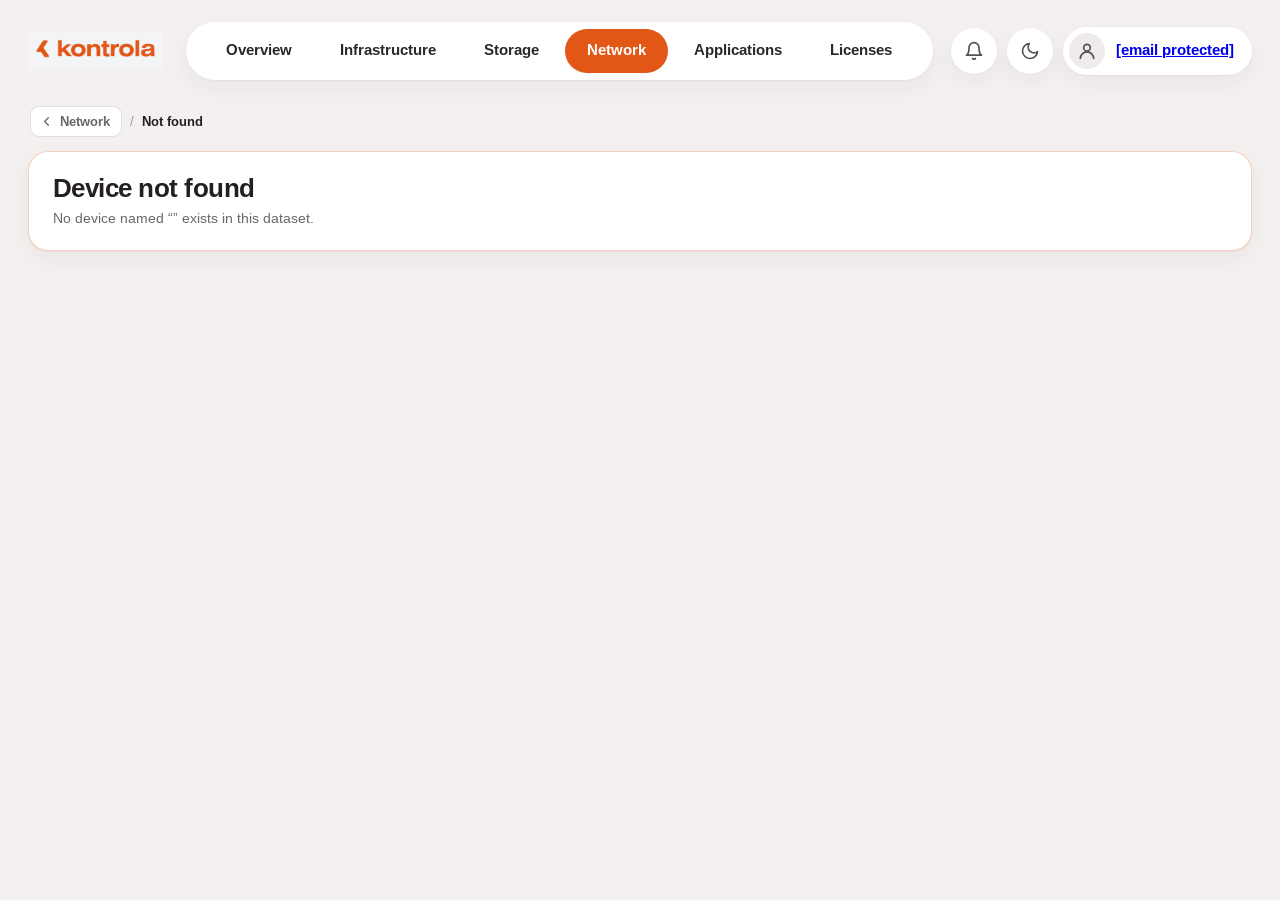
==== device.html @ 10ea06a6 "Add files via upload" ====
<!DOCTYPE html>
<html lang="en" data-theme="light">
<head>
  <meta charset="UTF-8">
  <meta name="viewport" content="width=device-width, initial-scale=1.0">
  <title>Kontrola · Device</title>
  <link rel="preconnect" href="https://fonts.googleapis.com">
  <link rel="preconnect" href="https://fonts.gstatic.com" crossorigin>
  <link href="https://fonts.googleapis.com/css2?family=Arimo:wght@400;500;600;700&display=swap" rel="stylesheet">
  <link rel="stylesheet" href="styles.css">
</head>
<body>
  <div class="wrap">

    <!-- ===================== TOP BAR ===================== -->
    <header class="topbar">
      <div class="navrow">
        <a class="logo" href="Infrastructure.html" title="Back to Infrastructure">
          <img src="assets/kontrola-logo.png" alt="kontrola" class="logo-img">
        </a>

        <nav class="nav">
          <a href="Infrastructure.html" data-page="overview">Overview</a>
          <a href="Infrastructure.html" data-page="infrastructure">Infrastructure</a>
          <a href="Infrastructure.html" data-page="storage">Storage</a>
          <a href="Infrastructure.html" class="active" data-page="network">Network</a>
          <a href="Infrastructure.html" data-page="applications">Applications</a>
          <a href="Infrastructure.html" data-page="licenses">Licenses</a>
        </nav>

        <div class="nav-actions">
          <button class="icon-btn" title="Notifications" aria-label="Notifications">
            <svg viewBox="0 0 24 24" fill="none" stroke="currentColor" stroke-width="2" stroke-linecap="round" stroke-linejoin="round"><path d="M18 8a6 6 0 0 0-12 0c0 7-3 9-3 9h18s-3-2-3-9"/><path d="M13.7 21a2 2 0 0 1-3.4 0"/></svg>
          </button>
          <button class="icon-btn" id="theme-toggle" title="Toggle theme" aria-label="Toggle theme">
            <svg id="theme-ic" viewBox="0 0 24 24" fill="none" stroke="currentColor" stroke-width="2" stroke-linecap="round" stroke-linejoin="round"><path d="M21 12.8A9 9 0 1 1 11.2 3a7 7 0 0 0 9.8 9.8z"/></svg>
          </button>
          <div class="user-pill">
            <span class="avatar">
              <svg width="20" height="20" viewBox="0 0 24 24" fill="none" stroke="currentColor" stroke-width="2" stroke-linecap="round" stroke-linejoin="round"><circle cx="12" cy="8" r="4"/><path d="M4 21a8 8 0 0 1 16 0"/></svg>
            </span>
            <span><a href="/cdn-cgi/l/email-protection" class="__cf_email__" data-cfemail="4035332532003432293334252b6e2924">[email&#160;protected]</a></span>
          </div>
        </div>
      </div>
    </header>

    <!-- ===================== BREADCRUMB ===================== -->
    <nav class="crumb" aria-label="Breadcrumb">
      <a href="index.html">
        <svg viewBox="0 0 24 24" fill="none" stroke="currentColor" stroke-width="2" stroke-linecap="round" stroke-linejoin="round"><path d="M15 18l-6-6 6-6"/></svg>
        Network
      </a>
      <span class="sep">/</span>
      <span class="cur" id="crumb-name">Device</span>
    </nav>

    <!-- ===================== HERO ===================== -->
    <section class="card dev-hero" id="hero"></section>

    <!-- ===================== INTERFACES METRIC TABLE ===================== -->
    <section class="card tablecard iftable">
      <div class="tablehead">
        <div>
          <h2>Interfaces</h2>
          <p id="if-count">Interfaces on this device</p>
        </div>
        <div class="tools">
          <div class="search">
            <svg viewBox="0 0 24 24" fill="none" stroke="currentColor" stroke-width="2" stroke-linecap="round" stroke-linejoin="round"><circle cx="11" cy="11" r="7"/><path d="m21 21-4.3-4.3"/></svg>
            <input type="text" id="if-search" placeholder="Search interfaces…" autocomplete="off">
          </div>
        </div>
      </div>
      <div class="table-scroll">
        <table>
          <thead id="if-thead"></thead>
          <tbody id="if-tbody"></tbody>
        </table>
      </div>
    </section>

    <!-- ===================== TRAFFIC ===================== -->
    <section class="card chartcard" id="traffic-card">
      <div class="mt-head">
        <div>
          <h2 class="tr-h2">Traffic<span class="metric-info" tabindex="0" role="button" aria-label="About Traffic"><svg viewBox="0 0 24 24" fill="none" stroke="currentColor" stroke-width="2" stroke-linecap="round" stroke-linejoin="round"><circle cx="12" cy="12" r="9"/><path d="M12 11v5"/><circle cx="12" cy="7.7" r="1.05" fill="currentColor" stroke="none"/></svg><span class="metric-info-pop" role="tooltip"><b>Traffic</b><span class="mi-what">Inbound (RX) and outbound (TX) throughput on this device's primary interface.</span><span class="mi-how"><b>How it's measured</b>Polled from SNMP <i>ifHCInOctets</i> / <i>ifHCOutOctets</i> every 60s; counter deltas are converted to bits per second over the selected range.</span></span></span></h2>
          <p class="tr-sub" id="m-range-lbl"></p>
        </div>
        <div class="tr-right">
          <div class="mt-now">
            <span class="rx"><b id="mt-rx-now">—</b><em>RX now</em></span>
            <span class="tx"><b id="mt-tx-now">—</b><em>TX now</em></span>
          </div>
          <div class="seg" id="range-seg" role="tablist" aria-label="Time range">
            <button class="seg-btn" data-range="hourly">Hourly</button>
            <button class="seg-btn" data-range="weekly">Weekly</button>
            <button class="seg-btn" data-range="monthly">Monthly</button>
          </div>
        </div>
      </div>
      <div class="mt-legend" style="margin:2px 0 12px">
        <i><b style="background:var(--orange)"></b>RX (in)</i>
        <i><b style="background:#2d6fd6"></b>TX (out)</i>
      </div>
      <div id="m-traffic"></div>
    </section>

    <!-- ===================== SNMP INFO ===================== -->
    <section class="card tablecard" style="padding:8px 26px 26px;margin-bottom:22px;">
      <div id="m-body"></div>
    </section>

  </div>

  <div class="chart-tip" id="chart-tip"></div>

  <script data-cfasync="false" src="/cdn-cgi/scripts/5c5dd728/cloudflare-static/email-decode.min.js"></script><script src="data.js"></script>
  <script src="common.js"></script>
  <script src="device.js"></script>
</body>
</html>
---- styles.css ----
/* ===========================================================
   Kontrola — Infrastructure
   Palette: Orange #E25716 / Ink #241F20 / White #FFFFFF /
            Light #F0EBEB / Gray #515151
   Type:    Swiss 721 BT / Helvetica  → Arimo web-fallback
   =========================================================== */

:root {
  --orange: #E25716;
  --orange-600: #c8480f;
  --orange-050: #fdf0e9;
  --ink: #241F20;
  --white: #FFFFFF;
  --light: #F0EBEB;
  --gray: #515151;

  /* Semantic — Light theme defaults */
  --page-bg: #f3f0ef;
  --card-bg: #ffffff;
  --card-border: rgba(226, 87, 22, 0.28);
  --card-border-soft: rgba(36, 31, 32, 0.08);
  --nav-bg: #ffffff;
  --text: #241F20;
  --text-muted: #6c6766;
  --text-faint: #9a9594;
  --pill-bg: #ffffff;
  --pill-inactive: #2c2728;
  --field-bg: #ffffff;
  --field-border: rgba(36, 31, 32, 0.14);
  --row-hover: #fbf3ef;
  --row-border: rgba(36, 31, 32, 0.07);
  --thead-bg: #faf8f7;
  --shadow: 0 1px 2px rgba(36,31,32,.04), 0 8px 24px rgba(36,31,32,.05);
  --shadow-pop: 0 12px 40px rgba(36,31,32,.18);
  --good: #1f9d57;
  --good-bg: rgba(31,157,87,.12);
  --bad: #d8392b;
  --bad-bg: rgba(216,57,43,.12);
  --warn: #d98a16;
  --warn-bg: rgba(217,138,22,.14);
  --grid-line: rgba(36,31,32,.07);
}

[data-theme="dark"] {
  --page-bg: #171314;
  --card-bg: #221d1e;
  --card-border: rgba(226, 87, 22, 0.34);
  --card-border-soft: rgba(255, 255, 255, 0.07);
  --nav-bg: #221d1e;
  --text: #F0EBEB;
  --text-muted: #a39d9c;
  --text-faint: #797373;
  --pill-bg: #2c2627;
  --pill-inactive: #d9d3d2;
  --field-bg: #1c1819;
  --field-border: rgba(255, 255, 255, 0.12);
  --row-hover: #2a2324;
  --row-border: rgba(255, 255, 255, 0.06);
  --thead-bg: #1d191a;
  --shadow: 0 1px 2px rgba(0,0,0,.3), 0 8px 24px rgba(0,0,0,.35);
  --shadow-pop: 0 18px 50px rgba(0,0,0,.55);
  --good: #34c578;
  --good-bg: rgba(52,197,120,.16);
  --bad: #ef5b4d;
  --bad-bg: rgba(239,91,77,.16);
  --warn: #eaa53a;
  --warn-bg: rgba(234,165,58,.18);
  --grid-line: rgba(255,255,255,.06);
}

* { box-sizing: border-box; margin: 0; padding: 0; }

html { -webkit-text-size-adjust: 100%; }

body {
  font-family: 'Arimo', 'Helvetica Neue', Helvetica, Arial, sans-serif;
  background: var(--page-bg);
  color: var(--text);
  font-size: 15px;
  line-height: 1.45;
  -webkit-font-smoothing: antialiased;
  text-rendering: optimizeLegibility;
  transition: background .35s ease, color .35s ease;
  min-height: 100vh;
}

.wrap { max-width: 1320px; margin: 0 auto; padding: 22px 28px 80px; }

/* ----------------------------- Top nav ----------------------------- */
.topbar { display: flex; flex-direction: column; gap: 14px; margin-bottom: 26px; }

.navrow { display: flex; align-items: center; gap: 18px; }

.logo {
  display: flex; align-items: center; gap: 9px;
  font-weight: 700; font-size: 26px; letter-spacing: -.02em;
  color: var(--ink); padding-right: 6px; white-space: nowrap;
}
[data-theme="dark"] .logo { color: var(--light); }
.logo svg { width: 22px; height: 22px; color: var(--orange); }
.logo b { color: var(--ink); font-weight: 700; }
[data-theme="dark"] .logo b { color: var(--light); }
.logo-img { height: 38px; width: auto; display: block; }
[data-theme="dark"] .logo-img { filter: invert(1) hue-rotate(180deg); }

.nav {
  flex: 1; display: flex; align-items: center; justify-content: center; gap: 4px;
  background: var(--nav-bg); border-radius: 999px; padding: 7px;
  box-shadow: var(--shadow);
}
.nav a {
  text-decoration: none; color: var(--pill-inactive);
  font-weight: 600; font-size: 15px;
  padding: 11px 22px; border-radius: 999px; white-space: nowrap;
  transition: background .18s ease, color .18s ease;
}
.nav a:hover { background: var(--orange-050); color: var(--orange); }
[data-theme="dark"] .nav a:hover { background: rgba(226,87,22,.16); color: var(--orange); }
.nav a.active { background: var(--orange); color: #fff; }
.nav a.active:hover { background: var(--orange); color: #fff; }

.nav-actions { display: flex; align-items: center; gap: 10px; }
.icon-btn {
  width: 46px; height: 46px; border-radius: 999px; border: none;
  background: var(--nav-bg); color: var(--gray); cursor: pointer;
  display: grid; place-items: center; box-shadow: var(--shadow);
  transition: background .18s ease, color .18s ease, transform .12s ease;
}
.icon-btn:hover { color: var(--orange); transform: translateY(-1px); }
.icon-btn svg { width: 20px; height: 20px; }
[data-theme="dark"] .icon-btn { color: var(--text-muted); }

.user-pill {
  display: flex; align-items: center; gap: 11px;
  background: var(--nav-bg); border-radius: 999px; padding: 6px 18px 6px 6px;
  box-shadow: var(--shadow); white-space: nowrap;
}
.user-pill .avatar {
  width: 36px; height: 36px; border-radius: 999px; object-fit: cover;
  background: var(--light); display: grid; place-items: center; color: var(--gray);
}
.user-pill span { font-weight: 600; font-size: 14.5px; }

.metarow { display: flex; align-items: center; justify-content: flex-end; gap: 12px; }
.org-pill {
  display: flex; align-items: center; gap: 9px;
  background: var(--nav-bg); border-radius: 999px; padding: 9px 18px;
  box-shadow: var(--shadow); font-weight: 600; font-size: 14px;
}
.org-pill svg { width: 16px; height: 16px; color: var(--gray); }
.date-pill {
  display: flex; align-items: center; gap: 11px;
  background: var(--orange); color: #fff; border: none; cursor: pointer;
  border-radius: 999px; padding: 11px 20px; font-weight: 700; font-size: 14.5px;
  box-shadow: 0 6px 18px rgba(226,87,22,.32); font-family: inherit;
  transition: background .18s ease;
}
.date-pill:hover { background: var(--orange-600); }
.date-pill svg { width: 17px; height: 17px; }

/* ----------------------------- Cards ----------------------------- */
.card {
  background: var(--card-bg); border: 1.5px solid var(--card-border);
  border-radius: 20px; box-shadow: var(--shadow);
}

/* Summary stats */
.stats {
  display: grid; grid-template-columns: repeat(5, 1fr); gap: 16px; margin-bottom: 22px;
}
.stat { padding: 20px 22px; display: flex; flex-direction: column; gap: 10px; }
.stat .top { display: flex; align-items: center; justify-content: space-between; }
.stat .label { font-size: 13px; font-weight: 600; color: var(--text-muted); letter-spacing: .01em; }
.stat .ic {
  width: 34px; height: 34px; border-radius: 10px; display: grid; place-items: center;
  background: var(--orange-050); color: var(--orange);
}
[data-theme="dark"] .stat .ic { background: rgba(226,87,22,.16); }
.stat .ic svg { width: 18px; height: 18px; }
.stat .value { font-size: 30px; font-weight: 700; letter-spacing: -.02em; line-height: 1; }
.stat .value small { font-size: 15px; font-weight: 600; color: var(--text-faint); letter-spacing: 0; }
.stat .sub { font-size: 12.5px; color: var(--text-faint); display: flex; align-items: center; gap: 6px; }
.stat .delta { font-weight: 700; }
.stat .delta.up { color: var(--good); }
.stat .delta.down { color: var(--bad); }
.stat .ic.green { background: var(--good-bg); color: var(--good); }
.stat .ic.red { background: var(--bad-bg); color: var(--bad); }

/* ----------------------------- Table card ----------------------------- */
.tablecard { padding: 0; overflow: hidden; margin-bottom: 22px; }
.tablehead {
  display: flex; align-items: flex-start; justify-content: space-between;
  gap: 18px; padding: 22px 24px 18px; flex-wrap: wrap;
}
.tablehead h2 { font-size: 21px; font-weight: 700; letter-spacing: -.01em; }
.tablehead p { font-size: 13.5px; color: var(--text-muted); margin-top: 3px; }
.tools { display: flex; align-items: center; gap: 12px; flex-wrap: wrap; }
.show-ctl { display: flex; align-items: center; gap: 9px; font-size: 14px; color: var(--text-muted); font-weight: 600; }
select.sel, .search input {
  font-family: inherit; font-size: 14px; color: var(--text);
  background: var(--field-bg); border: 1.5px solid var(--field-border);
  border-radius: 11px; padding: 9px 12px; outline: none; transition: border-color .15s ease;
}
select.sel { padding-right: 28px; cursor: pointer; appearance: none;
  background-image: url("data:image/svg+xml;utf8,<svg xmlns='http://www.w3.org/2000/svg' width='14' height='14' viewBox='0 0 24 24' fill='none' stroke='%23999' stroke-width='2.5' stroke-linecap='round' stroke-linejoin='round'><polyline points='6 9 12 15 18 9'/></svg>");
  background-repeat: no-repeat; background-position: right 9px center; }
.search { position: relative; }
.search svg { position: absolute; left: 11px; top: 50%; transform: translateY(-50%); width: 16px; height: 16px; color: var(--text-faint); pointer-events: none; }
.search input { padding-left: 34px; width: 240px; }
select.sel:focus, .search input:focus { border-color: var(--orange); }
.btn-csv {
  display: flex; align-items: center; gap: 8px;
  background: var(--orange); color: #fff; border: none; cursor: pointer;
  border-radius: 11px; padding: 10px 18px; font-weight: 700; font-size: 14px;
  font-family: inherit; box-shadow: 0 6px 16px rgba(226,87,22,.28); transition: background .18s ease;
}
.btn-csv:hover { background: var(--orange-600); }
.btn-csv svg { width: 16px; height: 16px; }

.table-scroll { overflow-x: auto; }
table { width: 100%; border-collapse: collapse; font-size: 14px; }
thead th {
  text-align: left; font-weight: 700; font-size: 11.5px; letter-spacing: .04em;
  text-transform: uppercase; color: var(--text-muted);
  background: var(--thead-bg); padding: 13px 13px; white-space: nowrap;
  border-top: 1px solid var(--row-border); border-bottom: 1px solid var(--row-border);
  cursor: pointer; user-select: none;
}
thead th.no-sort { cursor: default; }
thead th .th { display: inline-flex; align-items: center; gap: 5px; }
thead th .arrow { opacity: .25; transition: opacity .15s; }
thead th.sorted .arrow { opacity: 1; color: var(--orange); }
thead th:hover:not(.no-sort) { color: var(--text); }
tbody td { padding: 13px 13px; border-bottom: 1px solid var(--row-border); white-space: nowrap; vertical-align: middle; }
thead th:first-child, tbody td:first-child { padding-left: 24px; }
thead th:last-child, tbody td:last-child { padding-right: 24px; }
tbody tr { cursor: pointer; transition: background .12s ease; }
tbody tr:hover { background: var(--row-hover); }
tbody tr:last-child td { border-bottom: none; }

.dev-name { display: flex; align-items: center; gap: 11px; }
.dev-name .dot { width: 9px; height: 9px; border-radius: 999px; flex: none; }
.dev-name .meta { display: flex; flex-direction: column; gap: 1px; }
.dev-name .meta b { font-weight: 700; font-size: 14px; }
.dev-name .meta span { font-size: 12px; color: var(--text-faint); }

.mono { font-variant-numeric: tabular-nums; }
.num { text-align: right; font-variant-numeric: tabular-nums; }

.badge {
  display: inline-flex; align-items: center; gap: 5px;
  font-size: 11.5px; font-weight: 700; padding: 4px 9px; border-radius: 999px; white-space: nowrap;
}
.badge .bdot { width: 6px; height: 6px; border-radius: 999px; }
.st-up { background: var(--good-bg); color: var(--good); }
.st-down { background: var(--bad-bg); color: var(--bad); }
.st-test { background: var(--warn-bg); color: var(--warn); }
.st-up .bdot { background: var(--good); }
.st-down .bdot { background: var(--bad); }
.st-test .bdot { background: var(--warn); }

.srcs { display: flex; align-items: center; gap: 6px; }
.tool {
  font-size: 11px; font-weight: 700; padding: 3px 9px; border-radius: 7px;
  letter-spacing: .01em; border: 1px solid transparent;
}
.tool.zabbix   { background: rgba(211,18,18,.12);  color: #d31212; border-color: rgba(211,18,18,.22); }
.tool.datadog  { background: rgba(99,44,166,.12);  color: #7b40c6; border-color: rgba(99,44,166,.22); }
.tool.librenms { background: rgba(16,138,114,.12); color: #108a72; border-color: rgba(16,138,114,.22); }
.tool.smokeping{ background: rgba(37,99,196,.12);  color: #2d6fd6; border-color: rgba(37,99,196,.22); }
[data-theme="dark"] .tool.zabbix   { background: rgba(239,83,83,.16); color: #ff7b7b; }
[data-theme="dark"] .tool.datadog  { background: rgba(149,99,214,.18); color: #b794f4; }
[data-theme="dark"] .tool.librenms { background: rgba(45,196,164,.16); color: #4fd8b8; }
[data-theme="dark"] .tool.smokeping{ background: rgba(79,140,232,.16); color: #7fb0ff; }

.spark { width: 60px; height: 28px; display: block; }
td.cell-type { max-width: 168px; overflow: hidden; text-overflow: ellipsis; }
td.cell-loc { max-width: 150px; overflow: hidden; text-overflow: ellipsis; }

/* Pagination */
.pager { display: flex; align-items: center; justify-content: space-between; gap: 14px; padding: 16px 24px; flex-wrap: wrap; }
.pager .info { font-size: 13px; color: var(--text-muted); }
.pager .pages { display: flex; align-items: center; gap: 6px; }
.pgbtn {
  min-width: 36px; height: 36px; padding: 0 10px; border-radius: 10px;
  border: 1.5px solid var(--field-border); background: var(--field-bg); color: var(--text);
  font-family: inherit; font-weight: 600; font-size: 13.5px; cursor: pointer;
  display: grid; place-items: center; transition: all .15s ease;
}
.pgbtn:hover:not(:disabled) { border-color: var(--orange); color: var(--orange); }
.pgbtn.active { background: var(--orange); border-color: var(--orange); color: #fff; }
.pgbtn:disabled { opacity: .4; cursor: not-allowed; }
.pgbtn svg { width: 16px; height: 16px; }

.empty { padding: 40px 24px; color: var(--text-faint); font-size: 14px; text-align: center; }

/* ----------------------------- No-data states ----------------------------- */
/* compact placeholder for tight cells / rows / stats */
.na {
  display: inline-flex; align-items: center;
  font-size: .82em; font-weight: 700; letter-spacing: .04em;
  color: var(--text-faint); opacity: .85;
  padding: 1px 7px; border-radius: 6px;
  background: var(--field-bg); border: 1px solid var(--field-border);
  font-variant-numeric: normal;
}
.snmp-row .v .na, .mt-now .na, .chartcard .now .na { background: none; border: none; padding: 0; }
/* N/A status badge */
.st-na { background: var(--field-bg); color: var(--text-faint); border: 1px solid var(--field-border); }
.st-na .bdot { background: var(--text-faint); }
/* "No data available" block for chart-sized areas */
.nodata {
  display: flex; flex-direction: column; align-items: center; justify-content: center;
  gap: 9px; height: 172px; color: var(--text-faint);
  border: 1px dashed var(--field-border); border-radius: 12px;
  background: var(--field-bg);
}
.nodata svg { width: 30px; height: 30px; opacity: .55; }
.nodata span { font-size: 13px; font-weight: 600; letter-spacing: .01em; }

/* ----------------------------- Charts ----------------------------- */
.section-head { display: flex; align-items: center; justify-content: space-between; gap: 16px; margin: 4px 2px 16px; flex-wrap: wrap; }
.section-head h2 { font-size: 20px; font-weight: 700; letter-spacing: -.01em; }
.section-head span { font-size: 13px; color: var(--text-muted); }
.seg { display: inline-flex; background: var(--field-bg); border: 1.5px solid var(--field-border); border-radius: 12px; padding: 4px; gap: 3px; }
.seg-btn { font-family: inherit; font-size: 13.5px; font-weight: 600; color: var(--text-muted); background: none; border: none; cursor: pointer; padding: 8px 18px; border-radius: 9px; transition: all .15s ease; }
.seg-btn:hover { color: var(--orange); }
.seg-btn.active { background: var(--orange); color: #fff; box-shadow: 0 4px 12px rgba(226,87,22,.28); }
.charts { display: grid; grid-template-columns: repeat(3, 1fr); gap: 22px; margin-bottom: 28px; }
.chartcard { padding: 20px 22px 14px; }
.chartcard .chd { display: flex; align-items: flex-start; justify-content: space-between; gap: 12px; }
.chartcard h3 { font-size: 16px; font-weight: 700; letter-spacing: -.01em; white-space: nowrap; }
.chartcard .chsub { font-size: 11.5px; color: var(--text-muted); margin-top: 2px; }
.chartcard .now { text-align: right; }
.chartcard .now b { font-size: 22px; font-weight: 700; letter-spacing: -.02em; color: var(--orange); white-space: nowrap; }
.chartcard .now span { display: block; font-size: 11px; color: var(--text-faint); font-weight: 600; }
.chartcard .legend { display: flex; gap: 14px; margin: 8px 0 10px; flex-wrap: wrap; }
.chartcard .legend i { display: inline-flex; align-items: center; gap: 6px; font-size: 12px; color: var(--text-muted); font-style: normal; font-weight: 600; }
.chartcard .legend i b { width: 9px; height: 9px; border-radius: 3px; display: inline-block; }
.chart-svg { width: 100%; height: 172px; display: block; overflow: visible; }
.chart-tip { position: fixed; pointer-events: none; z-index: 120; background: var(--ink); color: #fff; border-radius: 9px; padding: 8px 11px; font-size: 12px; box-shadow: var(--shadow-pop); opacity: 0; transform: translate(-50%, -118%); transition: opacity .1s; white-space: nowrap; }
.chart-tip.show { opacity: 1; }

/* ----------------------------- Metric info popover ----------------------------- */
.metric-info {
  position: relative; display: inline-flex; align-items: center; justify-content: center;
  width: 17px; height: 17px; margin-left: 7px; flex-shrink: 0;
  color: var(--text-faint); cursor: help; vertical-align: middle; transition: color .12s ease;
}
.metric-info svg { width: 15px; height: 15px; }
.metric-info:hover, .metric-info:focus-visible { color: var(--orange); outline: none; }
.metric-info-pop {
  position: absolute; top: calc(100% + 9px); left: 50%;
  transform: translateX(-14px) translateY(-4px);
  width: 250px; background: var(--card-bg); color: var(--text);
  border: 1.5px solid var(--card-border); border-radius: 12px; box-shadow: var(--shadow-pop);
  padding: 12px 13px; z-index: 60; opacity: 0; pointer-events: none;
  transition: opacity .15s ease, transform .15s ease; text-align: left; white-space: normal;
}
.metric-info-pop::before {
  content: ''; position: absolute; top: -6px; left: 9px; width: 10px; height: 10px;
  background: var(--card-bg); border-left: 1.5px solid var(--card-border);
  border-top: 1.5px solid var(--card-border); transform: rotate(45deg);
}
.metric-info:hover .metric-info-pop,
.metric-info:focus .metric-info-pop,
.metric-info:focus-within .metric-info-pop {
  opacity: 1; transform: translateX(-14px) translateY(0); pointer-events: auto;
}
.metric-info-pop b { display: block; font-size: 12.5px; font-weight: 700; color: var(--text); margin-bottom: 4px; letter-spacing: -.01em; }
.metric-info-pop .mi-what { display: block; font-size: 12px; line-height: 1.5; color: var(--text-muted); font-weight: 500; }
.metric-info-pop .mi-how { display: block; font-size: 11.5px; line-height: 1.5; color: var(--text-faint); margin-top: 9px; padding-top: 9px; border-top: 1px solid var(--row-border); font-weight: 500; }
.metric-info-pop .mi-how b { display: block; font-size: 9.5px; text-transform: uppercase; letter-spacing: .06em; color: var(--orange); margin-bottom: 3px; }
.chart-tip b { color: var(--orange); }
[data-theme="dark"] .chart-tip { background: #000; }

/* ----------------------------- Modal ----------------------------- */
.modal-back {
  position: fixed; inset: 0; background: rgba(20,16,17,.5); backdrop-filter: blur(3px);
  display: none; align-items: flex-start; justify-content: center; z-index: 80; padding: 48px 20px;
  opacity: 0; transition: opacity .2s ease;
}
.modal-back.open { display: flex; opacity: 1; }
.modal {
  background: var(--card-bg); border: 1.5px solid var(--card-border); border-radius: 22px;
  width: 100%; max-width: 720px; box-shadow: var(--shadow-pop); max-height: calc(100vh - 96px);
  display: flex; flex-direction: column; transform: translateY(10px) scale(.99);
  transition: transform .2s ease;
}
.modal-back.open .modal { transform: none; }
.modal-h { display: flex; align-items: flex-start; justify-content: space-between; gap: 16px; padding: 24px 26px 18px; border-bottom: 1px solid var(--row-border); }
.modal-h .title { display: flex; align-items: center; gap: 14px; }
.modal-h .badge-lg { width: 46px; height: 46px; border-radius: 13px; background: var(--orange-050); color: var(--orange); display: grid; place-items: center; flex: none; }
[data-theme="dark"] .modal-h .badge-lg { background: rgba(226,87,22,.16); }
.modal-h .badge-lg svg { width: 24px; height: 24px; }
.modal-h h3 { font-size: 21px; font-weight: 700; letter-spacing: -.01em; }
.modal-h .sub { font-size: 13px; color: var(--text-muted); margin-top: 2px; display: flex; gap: 8px; align-items: center; }
.modal-close { width: 38px; height: 38px; border-radius: 10px; border: 1.5px solid var(--field-border); background: var(--field-bg); color: var(--text-muted); cursor: pointer; display: grid; place-items: center; flex: none; transition: all .15s; }
.modal-close:hover { color: var(--bad); border-color: var(--bad); }
.modal-close svg { width: 18px; height: 18px; }
.modal-b { padding: 8px 26px 26px; overflow-y: auto; }
.snmp-sec { font-size: 11.5px; font-weight: 700; text-transform: uppercase; letter-spacing: .05em; color: var(--orange); margin: 20px 0 4px; }
.snmp-grid { display: grid; grid-template-columns: 1fr 1fr; gap: 0 28px; }
.snmp-row { display: flex; justify-content: space-between; gap: 14px; padding: 11px 0; border-bottom: 1px solid var(--row-border); font-size: 13.5px; }
.snmp-row .k { color: var(--text-muted); font-weight: 600; }
.snmp-row .v { font-weight: 600; text-align: right; font-variant-numeric: tabular-nums; }
.snmp-row .v.desc { font-weight: 400; color: var(--text-faint); font-size: 12px; }
.snmp-row.full { grid-column: 1 / -1; }
.mt-head { display: flex; align-items: flex-start; justify-content: space-between; gap: 16px; margin: 12px 0 10px; flex-wrap: wrap; }
.mt-legend { display: flex; gap: 18px; flex-wrap: wrap; }
.mt-legend i { display: inline-flex; align-items: center; gap: 7px; font-size: 12.5px; color: var(--text-muted); font-style: normal; font-weight: 600; }
.mt-legend i b { width: 9px; height: 9px; border-radius: 3px; display: inline-block; }
.mt-now { display: flex; gap: 22px; }
.mt-now span { display: flex; flex-direction: column; align-items: flex-end; text-align: right; }
.mt-now em { font-size: 10.5px; font-weight: 600; color: var(--text-faint); letter-spacing: .03em; text-transform: uppercase; font-style: normal; margin-top: 3px; }
.mt-now b { font-size: 19px; font-weight: 700; letter-spacing: -.02em; line-height: 1; white-space: nowrap; font-variant-numeric: tabular-nums; }
.mt-now .rx b { color: var(--orange); }
.mt-now .tx b { color: #2d6fd6; }
#m-traffic { margin-bottom: 4px; }
#traffic-card { margin-bottom: 24px; }

/* ----------------------------- Ports cell (list table) ----------------------------- */
.ports { display: inline-flex; flex-direction: column; align-items: flex-end; gap: 4px; }
.ports-num { font-variant-numeric: tabular-nums; font-weight: 600; font-size: 13.5px; color: var(--text-muted); }
.ports-num b { font-weight: 700; font-size: 15px; }
.ports-num .sep { margin: 0 2px; color: var(--text-faint); font-weight: 500; }
.ports-bar { width: 56px; height: 5px; border-radius: 999px; background: var(--row-border); overflow: hidden; }
.ports-bar > span { display: block; height: 100%; border-radius: 999px; transition: width .2s ease; }
.ports.ok   .ports-num b { color: var(--good); }
.ports.ok   .ports-bar > span { background: var(--good); }
.ports.warn .ports-num b { color: var(--warn); }
.ports.warn .ports-bar > span { background: var(--warn); }
.ports.bad  .ports-num b { color: var(--bad); }
.ports.bad  .ports-bar > span { background: var(--bad); }

/* ----------------------------- Device detail page ----------------------------- */
.crumb { display: flex; align-items: center; gap: 8px; font-size: 13px; color: var(--text-muted); margin: 4px 2px 14px; flex-wrap: wrap; }
.crumb a { color: var(--text-muted); font-weight: 600; text-decoration: none; display: inline-flex; align-items: center; gap: 6px; padding: 5px 11px 5px 8px; border-radius: 9px; border: 1.5px solid var(--field-border); background: var(--field-bg); transition: all .15s ease; }
.crumb a:hover { color: var(--orange); border-color: var(--orange); }
.crumb a svg { width: 15px; height: 15px; }
.crumb .sep { color: var(--text-faint); }
.crumb .cur { color: var(--text); font-weight: 700; }

.dev-hero { display: flex; align-items: flex-start; gap: 18px; padding: 22px 24px; margin-bottom: 22px; flex-wrap: wrap; }
.dev-hero .badge-lg { width: 52px; height: 52px; border-radius: 14px; background: var(--orange-050); color: var(--orange); display: grid; place-items: center; flex: none; }
[data-theme="dark"] .dev-hero .badge-lg { background: rgba(226,87,22,.16); }
.dev-hero .badge-lg svg { width: 27px; height: 27px; }
.dev-hero .htitle { flex: 1 1 320px; min-width: 0; }
.dev-hero h1 { font-size: 26px; font-weight: 700; letter-spacing: -.02em; line-height: 1.1; display: flex; align-items: center; gap: 12px; flex-wrap: wrap; }
.dev-hero .htype { font-size: 14px; color: var(--text-muted); margin-top: 6px; }
.hero-chips { display: flex; gap: 12px; flex-wrap: wrap; align-items: stretch; }
.hchip { background: var(--field-bg); border: 1.5px solid var(--field-border); border-radius: 13px; padding: 11px 16px; min-width: 120px; }
.hchip .hk { font-size: 11px; font-weight: 600; color: var(--text-faint); letter-spacing: .03em; text-transform: uppercase; white-space: nowrap; }
.hchip .hv { font-size: 18px; font-weight: 700; letter-spacing: -.01em; margin-top: 4px; font-variant-numeric: tabular-nums; white-space: nowrap; }
.hchip .hv small { font-size: 13px; color: var(--text-faint); font-weight: 600; }
.hchip .hv.ok { color: var(--good); } .hchip .hv.warn { color: var(--warn); } .hchip .hv.bad { color: var(--bad); }

/* Interfaces metric table */
.iftable tbody tr { cursor: default; }
.iftable tbody tr:hover { background: var(--row-hover); }
.iftable .idx { color: var(--text-muted); font-variant-numeric: tabular-nums; }
.iftable .ifname { font-weight: 700; font-family: 'Arimo', monospace; font-variant-numeric: tabular-nums; }
.iftable .ifdesc { color: var(--text-muted); }
.iftable td.zero { color: var(--text-faint); }
.iftable td.err-hot { color: var(--bad); font-weight: 700; }
.if-badge {
  display: inline-flex; align-items: center; justify-content: center; gap: 5px;
  min-width: 50px; padding: 4px 11px; border-radius: 6px;
  font-size: 11px; font-weight: 700; letter-spacing: .05em; color: #fff; text-transform: uppercase;
}
.if-badge.up { background: var(--good); }
.if-badge.down { background: var(--bad); }
.if-badge.off { background: #9aa0a6; }
[data-theme="dark"] .if-badge.off { background: #5c5856; }
.iftable-empty { padding: 56px 24px; text-align: center; }
.iftable-empty .nodata { border: none; background: none; height: auto; }
.tr-h2 { font-size: 21px; font-weight: 700; letter-spacing: -.01em; }
.tr-sub { font-size: 13px; color: var(--text-muted); margin-top: 4px; white-space: nowrap; }
.tr-right { display: flex; align-items: center; gap: 20px; flex-wrap: wrap; }

@media (max-width: 1140px) {
  .stats { grid-template-columns: repeat(3, 1fr); }
  .charts { grid-template-columns: 1fr; }
}
@media (max-width: 760px) {
  .stats { grid-template-columns: repeat(2, 1fr); }
  .snmp-grid { grid-template-columns: 1fr; }
  .nav { display: none; }
  .search input { width: 160px; }
}
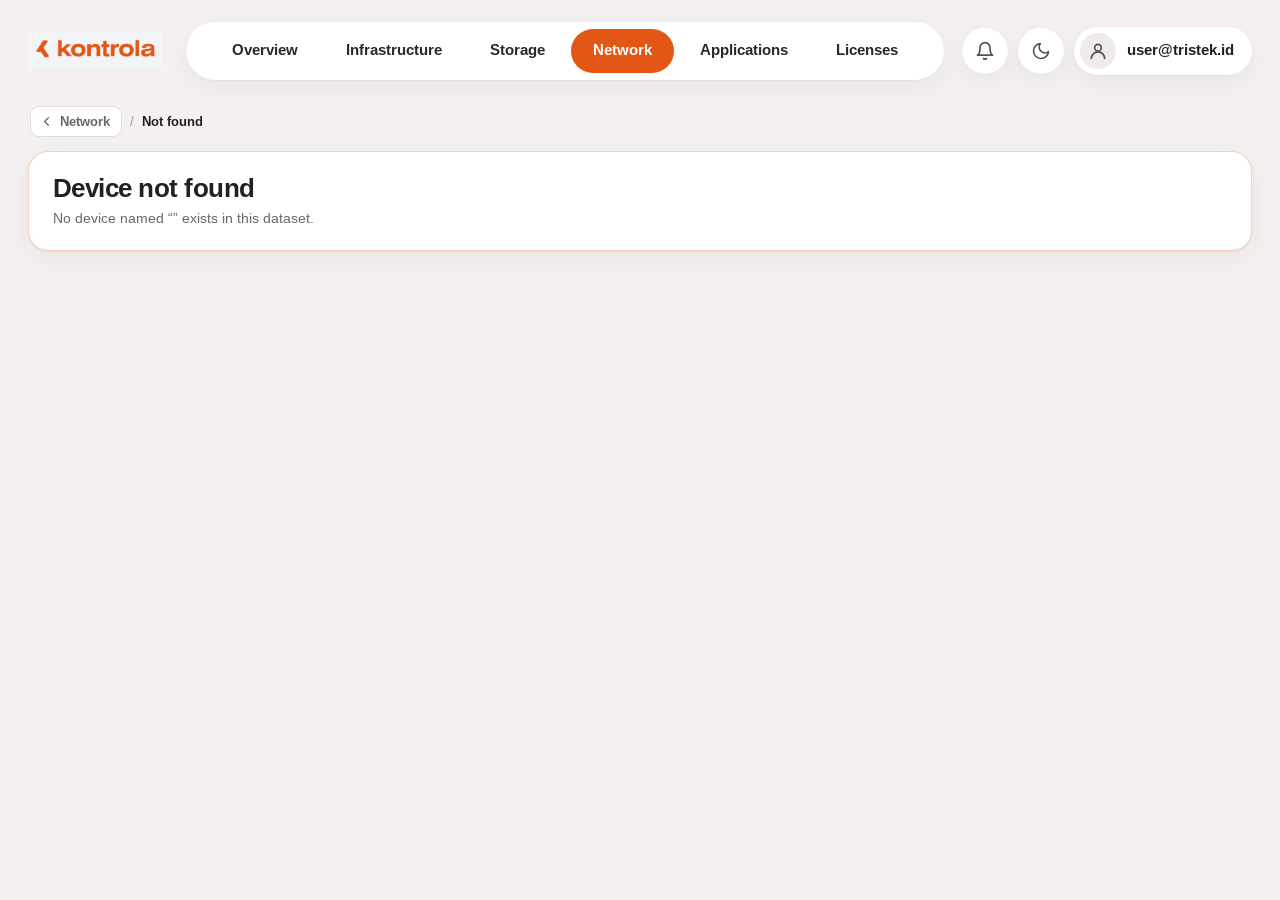
==== commit 3598652c: "Add files via upload V1 UI revision" ====
--- a/device.html
+++ b/device.html
@@ -7,7 +7,8 @@
   <link rel="preconnect" href="https://fonts.googleapis.com">
   <link rel="preconnect" href="https://fonts.gstatic.com" crossorigin>
   <link href="https://fonts.googleapis.com/css2?family=Arimo:wght@400;500;600;700&display=swap" rel="stylesheet">
-  <link rel="stylesheet" href="styles.css">
+  <link rel="stylesheet" href="styles.css?v=32">
+  <script defer src="https://umami.otoscale.com/script.js" data-website-id="95e2f393-0b37-472a-83e9-d704c76822f0"></script>
 </head>
 <body>
   <div class="wrap">
@@ -15,17 +16,17 @@
     <!-- ===================== TOP BAR ===================== -->
     <header class="topbar">
       <div class="navrow">
-        <a class="logo" href="Infrastructure.html" title="Back to Infrastructure">
+        <a class="logo" href="index.html" title="Back to Infrastructure">
           <img src="assets/kontrola-logo.png" alt="kontrola" class="logo-img">
         </a>
 
         <nav class="nav">
-          <a href="Infrastructure.html" data-page="overview">Overview</a>
-          <a href="Infrastructure.html" data-page="infrastructure">Infrastructure</a>
-          <a href="Infrastructure.html" data-page="storage">Storage</a>
-          <a href="Infrastructure.html" class="active" data-page="network">Network</a>
-          <a href="Infrastructure.html" data-page="applications">Applications</a>
-          <a href="Infrastructure.html" data-page="licenses">Licenses</a>
+          <a href="index.html" data-page="overview">Overview</a>
+          <a href="index.html" data-page="infrastructure">Infrastructure</a>
+          <a href="index.html" data-page="storage">Storage</a>
+          <a href="index.html" class="active" data-page="network">Network</a>
+          <a href="index.html" data-page="applications">Applications</a>
+          <a href="index.html" data-page="licenses">Licenses</a>
         </nav>
 
         <div class="nav-actions">
@@ -39,7 +40,7 @@
             <span class="avatar">
               <svg width="20" height="20" viewBox="0 0 24 24" fill="none" stroke="currentColor" stroke-width="2" stroke-linecap="round" stroke-linejoin="round"><circle cx="12" cy="8" r="4"/><path d="M4 21a8 8 0 0 1 16 0"/></svg>
             </span>
-            <span><a href="/cdn-cgi/l/email-protection" class="__cf_email__" data-cfemail="4035332532003432293334252b6e2924">[email&#160;protected]</a></span>
+            <span>user@tristek.id</span>
           </div>
         </div>
       </div>
@@ -66,9 +67,32 @@
           <p id="if-count">Interfaces on this device</p>
         </div>
         <div class="tools">
+          <span class="sync-pill" id="if-sync" title="Last successful SNMP poll"></span>
+          <div class="seg seg-status" id="if-status-seg" role="tablist" aria-label="Filter by status">
+            <button class="seg-btn active" data-status="all">All</button>
+            <button class="seg-btn" data-status="up"><span class="sdot" style="background:var(--good)"></span>Up</button>
+            <button class="seg-btn" data-status="down"><span class="sdot" style="background:var(--bad)"></span>Down</button>
+          </div>
           <div class="search">
             <svg viewBox="0 0 24 24" fill="none" stroke="currentColor" stroke-width="2" stroke-linecap="round" stroke-linejoin="round"><circle cx="11" cy="11" r="7"/><path d="m21 21-4.3-4.3"/></svg>
             <input type="text" id="if-search" placeholder="Search interfaces…" autocomplete="off">
+          </div>
+          <div class="export-menu">
+            <button class="btn-csv" id="dev-export-btn" type="button" aria-label="Export">
+              <svg viewBox="0 0 24 24" fill="none" stroke="currentColor" stroke-width="2" stroke-linecap="round" stroke-linejoin="round"><path d="M12 3v12m0 0 4-4m-4 4-4-4"/><path d="M4 17v2a2 2 0 0 0 2 2h12a2 2 0 0 0 2-2v-2"/></svg>
+              Export
+              <svg class="ex-caret" viewBox="0 0 24 24" fill="none" stroke="currentColor" stroke-width="2.6" stroke-linecap="round" stroke-linejoin="round"><polyline points="6 9 12 15 18 9"/></svg>
+            </button>
+            <div class="export-pop" id="dev-export-pop">
+              <button type="button" data-export="csv">
+                <svg viewBox="0 0 24 24" fill="none" stroke="currentColor" stroke-width="2" stroke-linecap="round" stroke-linejoin="round"><path d="M14 2H6a2 2 0 0 0-2 2v16a2 2 0 0 0 2 2h12a2 2 0 0 0 2-2V8z"/><path d="M14 2v6h6"/></svg>
+                <span><b>CSV</b>Interface data</span>
+              </button>
+              <button type="button" data-export="pdf">
+                <svg viewBox="0 0 24 24" fill="none" stroke="currentColor" stroke-width="2" stroke-linecap="round" stroke-linejoin="round"><path d="M14 2H6a2 2 0 0 0-2 2v16a2 2 0 0 0 2 2h12a2 2 0 0 0 2-2V8z"/><path d="M14 2v6h6"/><path d="M9 13h6M9 17h4"/></svg>
+                <span><b>PDF</b>Device report</span>
+              </button>
+            </div>
           </div>
         </div>
       </div>
@@ -80,30 +104,66 @@
       </div>
     </section>
 
-    <!-- ===================== TRAFFIC ===================== -->
-    <section class="card chartcard" id="traffic-card">
-      <div class="mt-head">
+    <!-- ===================== GRAPH DETAILS (device-wide, all ports) ===================== -->
+    <section class="gd-section">
+      <div class="gd-head">
         <div>
-          <h2 class="tr-h2">Traffic<span class="metric-info" tabindex="0" role="button" aria-label="About Traffic"><svg viewBox="0 0 24 24" fill="none" stroke="currentColor" stroke-width="2" stroke-linecap="round" stroke-linejoin="round"><circle cx="12" cy="12" r="9"/><path d="M12 11v5"/><circle cx="12" cy="7.7" r="1.05" fill="currentColor" stroke="none"/></svg><span class="metric-info-pop" role="tooltip"><b>Traffic</b><span class="mi-what">Inbound (RX) and outbound (TX) throughput on this device's primary interface.</span><span class="mi-how"><b>How it's measured</b>Polled from SNMP <i>ifHCInOctets</i> / <i>ifHCOutOctets</i> every 60s; counter deltas are converted to bits per second over the selected range.</span></span></span></h2>
-          <p class="tr-sub" id="m-range-lbl"></p>
+          <h2>Graph details</h2>
+          <p class="gd-sub" id="gd-range-lbl"></p>
         </div>
-        <div class="tr-right">
-          <div class="mt-now">
-            <span class="rx"><b id="mt-rx-now">—</b><em>RX now</em></span>
-            <span class="tx"><b id="mt-tx-now">—</b><em>TX now</em></span>
-          </div>
-          <div class="seg" id="range-seg" role="tablist" aria-label="Time range">
-            <button class="seg-btn" data-range="hourly">Hourly</button>
-            <button class="seg-btn" data-range="weekly">Weekly</button>
-            <button class="seg-btn" data-range="monthly">Monthly</button>
-          </div>
+        <div class="seg" id="range-seg" role="tablist" aria-label="Time range">
+          <button class="seg-btn" data-range="hourly">Hourly</button>
+          <button class="seg-btn" data-range="weekly">Weekly</button>
+          <button class="seg-btn" data-range="monthly">Monthly</button>
         </div>
       </div>
-      <div class="mt-legend" style="margin:2px 0 12px">
-        <i><b style="background:var(--orange)"></b>RX (in)</i>
-        <i><b style="background:#2d6fd6"></b>TX (out)</i>
+
+      <div class="card chartcard">
+        <div class="chd">
+          <div><h3>Throughput<span class="metric-info" tabindex="0" role="button" aria-label="About Throughput"><svg viewBox="0 0 24 24" fill="none" stroke="currentColor" stroke-width="2" stroke-linecap="round" stroke-linejoin="round"><circle cx="12" cy="12" r="9"/><path d="M12 11v5"/><circle cx="12" cy="7.7" r="1.05" fill="currentColor" stroke="none"/></svg><span class="metric-info-pop" role="tooltip"><b>Throughput</b><span class="mi-what">Combined inbound (RX) and outbound (TX) traffic summed across <b>every interface</b> on this device.</span><span class="mi-how"><b>How it's measured</b>Per-port <i>ifHCInOctets</i> / <i>ifHCOutOctets</i> counters, rated to bits per second and summed over the selected range.</span></span></span></h3><p class="chsub">Total RX / TX across all ports</p></div>
+          <div class="gd-now"><span class="rx"><b id="now-thr-rx">—</b><em>RX</em></span><span class="tx"><b id="now-thr-tx">—</b><em>TX</em></span></div>
+        </div>
+        <div class="legend"><i><b style="background:var(--orange)"></b>RX (in)</i><i><b style="background:#2d6fd6"></b>TX (out)</i></div>
+        <div id="chart-thr"></div>
       </div>
-      <div id="m-traffic"></div>
+
+      <div class="card chartcard">
+        <div class="chd">
+          <div><h3>Total Packets (PPS)<span class="metric-info" tabindex="0" role="button" aria-label="About Total Packets"><svg viewBox="0 0 24 24" fill="none" stroke="currentColor" stroke-width="2" stroke-linecap="round" stroke-linejoin="round"><circle cx="12" cy="12" r="9"/><path d="M12 11v5"/><circle cx="12" cy="7.7" r="1.05" fill="currentColor" stroke="none"/></svg><span class="metric-info-pop" role="tooltip"><b>Total Packets (PPS)</b><span class="mi-what">Frames per second across all interfaces — <b>unicast + multicast + broadcast</b>, inbound and outbound.</span><span class="mi-how"><b>How it's measured</b>Derived from per-interface unicast / multicast / broadcast packet counters, summed per polling interval.</span></span></span></h3><p class="chsub">Unicast + multicast + broadcast, all ports</p></div>
+          <div class="gd-now"><span class="rx"><b id="now-pps-in">—</b><em>In</em></span><span class="tx"><b id="now-pps-out">—</b><em>Out</em></span></div>
+        </div>
+        <div class="legend"><i><b style="background:var(--orange)"></b>In</i><i><b style="background:#2d6fd6"></b>Out</i></div>
+        <div id="chart-pps"></div>
+      </div>
+
+      <div class="card chartcard">
+        <div class="chd">
+          <div><h3>Interface Health<span class="metric-info" tabindex="0" role="button" aria-label="About Interface Health"><svg viewBox="0 0 24 24" fill="none" stroke="currentColor" stroke-width="2" stroke-linecap="round" stroke-linejoin="round"><circle cx="12" cy="12" r="9"/><path d="M12 11v5"/><circle cx="12" cy="7.7" r="1.05" fill="currentColor" stroke="none"/></svg><span class="metric-info-pop" role="tooltip"><b>Interface Health</b><span class="mi-what">Total interface <b>errors and discards</b> across all ports — a leading indicator of cabling, SFP or congestion problems before a link drops.</span><span class="mi-how"><b>How it's measured</b>Summed from <i>ifInErrors</i>/<i>ifOutErrors</i> and <i>ifInDiscards</i>/<i>ifOutDiscards</i> per interval.</span></span></span></h3><p class="chsub">Errors &amp; discards, all ports</p></div>
+          <div class="gd-now"><span class="err"><b id="now-err">—</b><em>Errors</em></span><span class="dsc"><b id="now-dsc">—</b><em>Discards</em></span></div>
+        </div>
+        <div class="legend"><i><b style="background:var(--bad)"></b>Errors</i><i><b style="background:var(--gray)"></b>Discards</i></div>
+        <div id="chart-health"></div>
+      </div>
+    </section>
+
+    <!-- ===================== LATENCY & RELIABILITY (per-device ICMP) ===================== -->
+    <section class="charts dev-health">
+      <div class="card chartcard">
+        <div class="chd">
+          <div><h3>Round-Trip Time<span class="metric-info" tabindex="0" role="button" aria-label="About Round-Trip Time"><svg viewBox="0 0 24 24" fill="none" stroke="currentColor" stroke-width="2" stroke-linecap="round" stroke-linejoin="round"><circle cx="12" cy="12" r="9"/><path d="M12 11v5"/><circle cx="12" cy="7.7" r="1.05" fill="currentColor" stroke="none"/></svg><span class="metric-info-pop" role="tooltip"><b>Round-Trip Time</b><span class="mi-what">Round-trip latency of ICMP echo probes from the Kontrola poller to <b>this device</b>.</span><span class="mi-how"><b>How it's measured</b>Periodic ping; round-trip times are averaged per interval over the selected range.</span></span></span></h3><p class="chsub">ICMP latency to this device</p></div>
+          <div class="now"><b id="now-rtt">—</b><span>now</span></div>
+        </div>
+        <div class="legend"><i><b style="background:var(--orange)"></b>RTT</i></div>
+        <div id="chart-rtt"></div>
+      </div>
+      <div class="card chartcard">
+        <div class="chd">
+          <div><h3>Packet Loss<span class="metric-info" tabindex="0" role="button" aria-label="About Packet Loss"><svg viewBox="0 0 24 24" fill="none" stroke="currentColor" stroke-width="2" stroke-linecap="round" stroke-linejoin="round"><circle cx="12" cy="12" r="9"/><path d="M12 11v5"/><circle cx="12" cy="7.7" r="1.05" fill="currentColor" stroke="none"/></svg><span class="metric-info-pop" role="tooltip"><b>Packet Loss</b><span class="mi-what">Share of ICMP probe packets that did <b>not return</b> — a proxy for link reliability.</span><span class="mi-how"><b>How it's measured</b>Lost replies ÷ probes sent per interval, from the same ping batches as latency.</span></span></span></h3><p class="chsub">Dropped ICMP probes</p></div>
+          <div class="now"><b id="now-loss">—</b><span>now</span></div>
+        </div>
+        <div class="legend"><i><b style="background:var(--orange)"></b>Loss</i></div>
+        <div id="chart-loss"></div>
+      </div>
     </section>
 
     <!-- ===================== SNMP INFO ===================== -->
@@ -115,8 +175,8 @@
 
   <div class="chart-tip" id="chart-tip"></div>
 
-  <script data-cfasync="false" src="/cdn-cgi/scripts/5c5dd728/cloudflare-static/email-decode.min.js"></script><script src="data.js"></script>
-  <script src="common.js"></script>
-  <script src="device.js"></script>
+  <script src="data.js?v=14"></script>
+  <script src="common.js?v=11"></script>
+  <script src="device.js?v=18"></script>
 </body>
 </html>
--- a/styles.css
+++ b/styles.css
@@ -166,7 +166,7 @@
 
 /* Summary stats */
 .stats {
-  display: grid; grid-template-columns: repeat(5, 1fr); gap: 16px; margin-bottom: 22px;
+  display: grid; grid-template-columns: repeat(4, 1fr); gap: 16px; margin-bottom: 22px;
 }
 .stat { padding: 20px 22px; display: flex; flex-direction: column; gap: 10px; }
 .stat .top { display: flex; align-items: center; justify-content: space-between; }
@@ -186,15 +186,97 @@
 .stat .ic.green { background: var(--good-bg); color: var(--good); }
 .stat .ic.red { background: var(--bad-bg); color: var(--bad); }
 
+/* ----------------------------- Metric cards (4×1) ----------------------------- */
+.metric {
+  --accent: var(--good);
+  padding: 18px 20px 20px; display: flex; flex-direction: column;
+  position: relative;
+  /* corner tint via gradient instead of a clipped pseudo-element, so card-level
+     overflow can stay visible and info-tooltips are never cut off */
+  background-image: radial-gradient(150px 150px at 100% 0,
+    color-mix(in srgb, var(--accent) 11%, transparent), transparent 68%);
+}
+.metric.warn  { --accent: var(--warn); }
+.metric.alert { --accent: var(--bad); }
+.metric > * { position: relative; }
+.m-top { display: flex; align-items: flex-start; justify-content: space-between; gap: 10px; margin-bottom: 15px; min-height: 32px; }
+.m-label { font-size: 11px; font-weight: 700; letter-spacing: .07em; text-transform: uppercase; color: var(--text-faint); line-height: 1; display: inline-flex; align-items: center; }
+.m-label .metric-info { width: 14px; height: 14px; margin-left: 6px; }
+.m-label .metric-info svg { width: 13px; height: 13px; }
+.m-badge {
+  flex-shrink: 0; font-size: 10.5px; font-weight: 600; color: var(--text-muted);
+  background: var(--pill-bg); border: 1px solid var(--card-border-soft);
+  border-radius: 999px; padding: 3px 9px; white-space: nowrap;
+}
+.m-value { font-size: 33px; font-weight: 700; letter-spacing: -.022em; line-height: 1; color: var(--text); }
+.m-value .u   { font-size: 16px; font-weight: 600; color: var(--text-faint); margin-left: 4px; letter-spacing: 0; }
+.m-value .lbl { font-size: 15px; font-weight: 600; color: var(--text-faint); margin-left: 6px; letter-spacing: 0; }
+.m-value2 { font-size: 22px; font-weight: 700; letter-spacing: -.01em; line-height: 1; color: var(--text-muted); margin-top: 9px; }
+.m-value2 .lbl { font-size: 13px; font-weight: 600; color: var(--text-faint); margin-left: 5px; }
+.m-sub { font-size: 12px; color: var(--text-faint); margin-top: 10px; line-height: 1.5; }
+.m-sub b { color: var(--text-muted); font-weight: 700; }
+.m-sub.ok b   { color: var(--good); }
+.m-sub.warn b { color: var(--warn); }
+.m-bottom { margin-top: auto; padding-top: 16px; }
+.m-pill {
+  height: 36px; border: 1.5px solid var(--card-border-soft); border-radius: 18px;
+  overflow: hidden; background: var(--field-bg);
+}
+.m-pill svg { width: 100%; height: 100%; display: block; }
+.m-barwrap { display: flex; align-items: baseline; justify-content: space-between; margin-bottom: 7px; }
+.m-barwrap span { font-size: 11px; color: var(--text-faint); font-weight: 600; }
+.m-barwrap b { font-size: 13px; color: var(--text); font-weight: 700; }
+.m-bar { height: 8px; border-radius: 999px; background: var(--card-border-soft); overflow: hidden; }
+.m-bar > span { display: block; height: 100%; border-radius: 999px; transition: width .5s ease; }
+.m-foot { display: flex; flex-wrap: wrap; gap: 8px; margin-top: 14px; }
+.m-chip {
+  font: inherit; font-size: 11.5px; color: var(--text-muted);
+  background: var(--field-bg); border: 1px solid var(--field-border);
+  border-radius: 999px; padding: 5px 11px; cursor: pointer;
+  display: inline-flex; align-items: center; gap: 5px;
+  transition: border-color .14s ease, color .14s ease, background .14s ease;
+}
+.m-chip b { color: var(--text); font-weight: 700; }
+.m-chip:not(.is-static):hover { border-color: var(--orange); color: var(--orange); background: var(--orange-050); }
+.m-chip:not(.is-static):hover b { color: var(--orange); }
+[data-theme="dark"] .m-chip:not(.is-static):hover { background: rgba(226,87,22,.14); }
+.m-chip.is-static { cursor: default; }
+
+/* active table filter chip (shown only for dashboard-card filters) */
+.active-filter {
+  display: inline-flex; align-items: center; gap: 8px; margin-top: 11px;
+  font-size: 12.5px; font-weight: 600; color: var(--orange);
+  background: var(--orange-050); border: 1.5px solid rgba(226,87,22,.28);
+  border-radius: 999px; padding: 5px 5px 5px 12px;
+}
+.active-filter[hidden] { display: none; }
+[data-theme="dark"] .active-filter { background: rgba(226,87,22,.14); border-color: rgba(226,87,22,.4); }
+.active-filter .af-ic { width: 14px; height: 14px; flex: none; opacity: .9; }
+.active-filter .af-label { color: var(--orange); font-weight: 700; }
+.active-filter .af-count {
+  font-variant-numeric: tabular-nums; font-weight: 700; font-size: 11.5px;
+  background: rgba(226,87,22,.16); color: var(--orange);
+  border-radius: 999px; padding: 1px 8px; line-height: 1.5;
+}
+.active-filter button {
+  width: 22px; height: 22px; border: none; border-radius: 50%; padding: 0;
+  background: transparent; color: var(--orange); cursor: pointer;
+  display: grid; place-items: center; transition: background .15s ease, color .15s ease;
+}
+.active-filter button svg { width: 13px; height: 13px; }
+.active-filter button:hover { background: var(--orange); color: #fff; }
+
 /* ----------------------------- Table card ----------------------------- */
-.tablecard { padding: 0; overflow: hidden; margin-bottom: 22px; }
+.tablecard { padding: 0; overflow: visible; margin-bottom: 22px; }
 .tablehead {
-  display: flex; align-items: flex-start; justify-content: space-between;
+  display: flex; align-items: center; justify-content: space-between;
   gap: 18px; padding: 22px 24px 18px; flex-wrap: wrap;
 }
 .tablehead h2 { font-size: 21px; font-weight: 700; letter-spacing: -.01em; }
 .tablehead p { font-size: 13.5px; color: var(--text-muted); margin-top: 3px; }
 .tools { display: flex; align-items: center; gap: 12px; flex-wrap: wrap; }
+.tools:has(.tools-left) { justify-content: flex-end; }
+.tools-left, .tools-right { display: flex; align-items: center; gap: 12px; flex-wrap: wrap; }
 .show-ctl { display: flex; align-items: center; gap: 9px; font-size: 14px; color: var(--text-muted); font-weight: 600; }
 select.sel, .search input {
   font-family: inherit; font-size: 14px; color: var(--text);
@@ -216,6 +298,84 @@
 }
 .btn-csv:hover { background: var(--orange-600); }
 .btn-csv svg { width: 16px; height: 16px; }
+/* secondary outline button — PDF export */
+.btn-pdf {
+  display: flex; align-items: center; gap: 8px;
+  background: var(--field-bg); color: var(--text); border: 1.5px solid var(--field-border); cursor: pointer;
+  border-radius: 11px; padding: 9px 15px; font-weight: 700; font-size: 14px;
+  font-family: inherit; transition: border-color .18s ease, color .18s ease;
+}
+.btn-pdf:hover { border-color: var(--orange); color: var(--orange); }
+.btn-pdf svg { width: 16px; height: 16px; }
+
+/* export dropdown (CSV / PDF) */
+.export-menu { position: relative; }
+#export-btn .ex-caret { width: 13px; height: 13px; opacity: .85; margin-left: 1px; }
+.export-pop {
+  position: absolute; top: calc(100% + 8px); right: 0; z-index: 40; width: 210px;
+  background: var(--card-bg); border: 1px solid var(--card-border); border-radius: 13px;
+  box-shadow: 0 14px 34px rgba(20,16,15,.16); padding: 6px;
+  opacity: 0; visibility: hidden; transform: translateY(-6px);
+  transition: opacity .14s ease, transform .14s ease, visibility .14s;
+}
+.export-pop.open { opacity: 1; visibility: visible; transform: translateY(0); }
+.export-pop button {
+  display: flex; align-items: center; gap: 11px; width: 100%; text-align: left;
+  font-family: inherit; background: none; border: none; cursor: pointer;
+  padding: 9px 10px; border-radius: 9px; color: var(--text);
+}
+.export-pop button:hover { background: var(--field-bg); }
+.export-pop button svg { width: 18px; height: 18px; color: var(--orange); flex: none; }
+.export-pop button span { display: flex; flex-direction: column; line-height: 1.3; }
+.export-pop button b { font-size: 13.5px; font-weight: 700; }
+.export-pop button span { font-size: 11px; color: var(--text-faint); font-weight: 600; }
+.export-pop button b { color: var(--text); }
+
+/* vendor filter dropdown */
+.vendor-filter { position: relative; }
+.vf-btn {
+  display: inline-flex; align-items: center; gap: 8px; font-family: inherit; font-size: 14px;
+  font-weight: 600; color: var(--text); cursor: pointer;
+  background: var(--field-bg); border: 1.5px solid var(--field-border);
+  border-radius: 11px; padding: 9px 12px; transition: border-color .15s ease, color .15s ease;
+}
+.vf-btn:hover { border-color: var(--orange); }
+.vf-btn.has-filter { border-color: var(--orange); color: var(--orange); }
+.vf-btn > svg { width: 15px; height: 15px; flex: none; }
+.vf-btn .vf-caret { width: 13px; height: 13px; opacity: .6; }
+.vf-badge {
+  display: inline-grid; place-items: center; min-width: 18px; height: 18px; padding: 0 5px;
+  margin-left: 2px; font-size: 11px; font-weight: 700; line-height: 1;
+  color: #fff; background: var(--orange); border-radius: 999px;
+}
+.vf-pop {
+  position: absolute; top: calc(100% + 8px); left: 0; z-index: 40; width: 230px;
+  background: var(--card-bg); border: 1px solid var(--card-border); border-radius: 13px;
+  box-shadow: 0 14px 34px rgba(20,16,15,.16); padding: 6px;
+  opacity: 0; visibility: hidden; transform: translateY(-6px);
+  transition: opacity .14s ease, transform .14s ease, visibility .14s;
+}
+.vf-pop.open { opacity: 1; visibility: visible; transform: translateY(0); }
+.vf-head {
+  display: flex; align-items: center; justify-content: space-between;
+  padding: 7px 9px 9px; border-bottom: 1px solid var(--row-border); margin-bottom: 5px;
+}
+.vf-head > span { font-size: 11px; font-weight: 700; letter-spacing: .05em; text-transform: uppercase; color: var(--text-faint); }
+.vf-acts { display: flex; gap: 4px; }
+.vf-acts button {
+  font-family: inherit; font-size: 11.5px; font-weight: 700; color: var(--orange);
+  background: none; border: none; cursor: pointer; padding: 2px 6px; border-radius: 6px;
+}
+.vf-acts button:hover { background: var(--orange-050); }
+.vf-list { max-height: 248px; overflow-y: auto; display: flex; flex-direction: column; gap: 1px; }
+.vf-row {
+  display: flex; align-items: center; gap: 9px; padding: 7px 9px; border-radius: 8px;
+  cursor: pointer; font-size: 13.5px; color: var(--text);
+}
+.vf-row:hover { background: var(--field-bg); }
+.vf-row input { width: 15px; height: 15px; accent-color: var(--orange); cursor: pointer; flex: none; }
+.vf-name { flex: 1; font-weight: 600; }
+.vf-count { font-size: 12px; font-variant-numeric: tabular-nums; color: var(--text-faint); font-weight: 600; }
 
 .table-scroll { overflow-x: auto; }
 table { width: 100%; border-collapse: collapse; font-size: 14px; }
@@ -231,6 +391,12 @@
 thead th .arrow { opacity: .25; transition: opacity .15s; }
 thead th.sorted .arrow { opacity: 1; color: var(--orange); }
 thead th:hover:not(.no-sort) { color: var(--text); }
+/* Device-list table header — solid orange bar (was a generated !important override block) */
+#thead th, #if-thead th { background: var(--orange); color: #fff; }
+#thead th:hover:not(.no-sort), #if-thead th:hover:not(.no-sort) { color: #fff; }
+#thead th .arrow, #thead th.sorted .arrow,
+#if-thead th .arrow, #if-thead th.sorted .arrow { color: #fff; opacity: .9; }
+#thead th.sorted .arrow, #if-thead th.sorted .arrow { opacity: 1; }
 tbody td { padding: 13px 13px; border-bottom: 1px solid var(--row-border); white-space: nowrap; vertical-align: middle; }
 thead th:first-child, tbody td:first-child { padding-left: 24px; }
 thead th:last-child, tbody td:last-child { padding-right: 24px; }
@@ -275,7 +441,6 @@
 
 .spark { width: 60px; height: 28px; display: block; }
 td.cell-type { max-width: 168px; overflow: hidden; text-overflow: ellipsis; }
-td.cell-loc { max-width: 150px; overflow: hidden; text-overflow: ellipsis; }
 
 /* Pagination */
 .pager { display: flex; align-items: center; justify-content: space-between; gap: 14px; padding: 16px 24px; flex-wrap: wrap; }
@@ -293,6 +458,7 @@
 .pgbtn svg { width: 16px; height: 16px; }
 
 .empty { padding: 40px 24px; color: var(--text-faint); font-size: 14px; text-align: center; }
+.cell-dash { color: var(--text-faint); }
 
 /* ----------------------------- No-data states ----------------------------- */
 /* compact placeholder for tight cells / rows / stats */
@@ -326,10 +492,57 @@
 .seg-btn { font-family: inherit; font-size: 13.5px; font-weight: 600; color: var(--text-muted); background: none; border: none; cursor: pointer; padding: 8px 18px; border-radius: 9px; transition: all .15s ease; }
 .seg-btn:hover { color: var(--orange); }
 .seg-btn.active { background: var(--orange); color: #fff; box-shadow: 0 4px 12px rgba(226,87,22,.28); }
-.charts { display: grid; grid-template-columns: repeat(3, 1fr); gap: 22px; margin-bottom: 28px; }
+/* compact status filter in the table toolbar */
+.seg-status { padding: 3px; border-radius: 11px; }
+.seg-status .seg-btn { padding: 8px 14px; font-size: 13px; display: inline-flex; align-items: center; }
+.seg-status .sdot { width: 7px; height: 7px; border-radius: 50%; margin-right: 7px; flex: none; }
+.seg-status .seg-btn.active .sdot { box-shadow: 0 0 0 2px rgba(255,255,255,.6); }
+
+/* aggregation lens (uplink / downlink) — the table's monitoring mode */
+.seg-lens { padding: 3px; border-radius: 11px; }
+.seg-lens .seg-btn { display: inline-flex; align-items: center; gap: 7px; padding: 8px 16px; font-size: 13px; }
+.seg-lens .seg-btn svg { width: 14px; height: 14px; flex: none; }
+
+/* page-level scope bar — the lens governs every metric, chart and the device table */
+.scope-bar {
+  display: flex; align-items: center; justify-content: space-between; gap: 18px; flex-wrap: wrap;
+  background: var(--card-bg); border: 1px solid var(--card-border); border-radius: 16px;
+  padding: 12px 18px; margin-bottom: 18px; box-shadow: var(--shadow);
+}
+.scope-left { display: inline-flex; align-items: center; gap: 13px; }
+.scope-lbl { font-size: 12px; font-weight: 700; letter-spacing: .04em; text-transform: uppercase; color: var(--text-muted); }
+.scope-note { font-size: 13px; color: var(--text-muted); }
+.scope-note b { color: var(--text); font-weight: 700; }
+
+/* per-port role flag control (device page) */
+.flag-seg { display: inline-flex; background: var(--field-bg); border: 1.5px solid var(--field-border); border-radius: 9px; padding: 2px; gap: 2px; }
+.fl-btn {
+  font-family: inherit; font-size: 11.5px; font-weight: 700; letter-spacing: .01em;
+  color: var(--text-muted); background: none; border: none; cursor: pointer;
+  padding: 4px 10px; border-radius: 7px; white-space: nowrap; transition: all .14s ease;
+}
+.fl-btn:hover { color: var(--text); background: rgba(36,31,32,.05); }
+[data-theme="dark"] .fl-btn:hover { background: rgba(255,255,255,.06); }
+.fl-btn.active[data-flag="uplink"]   { background: var(--good); color: #fff; }
+.fl-btn.active[data-flag="downlink"] { background: #2d6fd6; color: #fff; }
+.fl-btn.active[data-flag="unset"]    { background: var(--gray, #8a8f94); color: #fff; }
+
+/* flag summary pills (device page interface header) */
+.flag-summary { display: inline-flex; align-items: center; gap: 8px; flex-wrap: wrap; }
+.fl-pill {
+  display: inline-flex; align-items: center; gap: 6px; font-size: 12px; font-weight: 600;
+  color: var(--text-muted); background: var(--field-bg); border: 1.5px solid var(--field-border);
+  border-radius: 999px; padding: 5px 11px;
+}
+.fl-pill b { color: var(--text); font-weight: 700; font-variant-numeric: tabular-nums; }
+.fl-pill .fl-ar { font-weight: 800; line-height: 1; }
+.fl-pill.uplink .fl-ar { color: var(--good); }
+.fl-pill.downlink .fl-ar { color: #2d6fd6; }
+.fl-pill.unset { opacity: .85; }
+.charts { display: grid; grid-template-columns: repeat(2, 1fr); gap: 22px; margin-bottom: 28px; }
 .chartcard { padding: 20px 22px 14px; }
 .chartcard .chd { display: flex; align-items: flex-start; justify-content: space-between; gap: 12px; }
-.chartcard h3 { font-size: 16px; font-weight: 700; letter-spacing: -.01em; white-space: nowrap; }
+.chartcard h3 { font-size: 16px; font-weight: 700; letter-spacing: -.01em; white-space: nowrap; display: inline-flex; align-items: center; line-height: 1; }
 .chartcard .chsub { font-size: 11.5px; color: var(--text-muted); margin-top: 2px; }
 .chartcard .now { text-align: right; }
 .chartcard .now b { font-size: 22px; font-weight: 700; letter-spacing: -.02em; color: var(--orange); white-space: nowrap; }
@@ -338,6 +551,32 @@
 .chartcard .legend i { display: inline-flex; align-items: center; gap: 6px; font-size: 12px; color: var(--text-muted); font-style: normal; font-weight: 600; }
 .chartcard .legend i b { width: 9px; height: 9px; border-radius: 3px; display: inline-block; }
 .chart-svg { width: 100%; height: 172px; display: block; overflow: visible; }
+
+/* Top Utilize Link — horizontal bar chart */
+.barcard { padding-bottom: 20px; }
+.barbody { margin-top: 16px; }
+.barlist { display: flex; flex-direction: column; gap: 15px; }
+.barrow { display: grid; grid-template-columns: 16px minmax(108px, 1.15fr) 2fr 42px; align-items: center; gap: 11px; }
+.barrow .brk { font-size: 11px; font-weight: 700; color: var(--text-faint); text-align: center; font-variant-numeric: tabular-nums; }
+.barrow .blab { display: flex; flex-direction: column; line-height: 1.2; min-width: 0; }
+.barrow .blab b { font-size: 12.5px; font-weight: 700; color: var(--text); white-space: nowrap; overflow: hidden; text-overflow: ellipsis; }
+.barrow .blab span { font-size: 10.5px; color: var(--text-faint); font-weight: 500; white-space: nowrap; overflow: hidden; text-overflow: ellipsis; }
+.barrow .btrack { height: 9px; border-radius: 999px; background: var(--card-border-soft); overflow: hidden; }
+.barrow .bfill { display: block; height: 100%; border-radius: 999px; background: var(--orange); transition: width .5s ease; }
+.barrow .bfill.hi  { background: var(--bad); }
+.barrow .bfill.mid { background: var(--orange); }
+.barrow .bfill.lo  { background: var(--good); }
+.barrow .bval { font-size: 12.5px; font-weight: 700; color: var(--text); text-align: right; font-variant-numeric: tabular-nums; }
+
+/* Top Utilize Link — page switch (1–5 / 6–10) */
+.bar-seg { display: inline-flex; gap: 3px; background: var(--field-bg); border: 1px solid var(--field-border); border-radius: 999px; padding: 3px; flex-shrink: 0; }
+.bseg-btn {
+  font: inherit; font-size: 11.5px; font-weight: 600; color: var(--text-muted);
+  background: none; border: none; border-radius: 999px; padding: 4px 11px; cursor: pointer;
+  font-variant-numeric: tabular-nums; transition: background .14s ease, color .14s ease;
+}
+.bseg-btn:hover { color: var(--orange); }
+.bseg-btn.active { background: var(--orange); color: #fff; }
 .chart-tip { position: fixed; pointer-events: none; z-index: 120; background: var(--ink); color: #fff; border-radius: 9px; padding: 8px 11px; font-size: 12px; box-shadow: var(--shadow-pop); opacity: 0; transform: translate(-50%, -118%); transition: opacity .1s; white-space: nowrap; }
 .chart-tip.show { opacity: 1; }
 
@@ -350,6 +589,7 @@
 .metric-info svg { width: 15px; height: 15px; }
 .metric-info:hover, .metric-info:focus-visible { color: var(--orange); outline: none; }
 .metric-info-pop {
+  text-transform: none;
   position: absolute; top: calc(100% + 9px); left: 50%;
   transform: translateX(-14px) translateY(-4px);
   width: 250px; background: var(--card-bg); color: var(--text);
@@ -367,10 +607,21 @@
 .metric-info:focus-within .metric-info-pop {
   opacity: 1; transform: translateX(-14px) translateY(0); pointer-events: auto;
 }
-.metric-info-pop b { display: block; font-size: 12.5px; font-weight: 700; color: var(--text); margin-bottom: 4px; letter-spacing: -.01em; }
+/* right-column summary cards: open the tooltip leftward so it never runs off-screen
+   (even positions are the right column in both the 4-col and 2-col layouts) */
+.stats .metric:nth-child(even) .metric-info-pop { left: auto; right: -10px; transform: translateX(0) translateY(-4px); }
+.stats .metric:nth-child(even) .metric-info-pop::before { left: auto; right: 12px; }
+.stats .metric:nth-child(even) .metric-info:hover .metric-info-pop,
+.stats .metric:nth-child(even) .metric-info:focus .metric-info-pop,
+.stats .metric:nth-child(even) .metric-info:focus-within .metric-info-pop {
+  transform: translateX(0) translateY(0);
+}
+.metric-info-pop > b { display: block; font-size: 12.5px; font-weight: 700; color: var(--text); margin-bottom: 4px; letter-spacing: -.01em; }
 .metric-info-pop .mi-what { display: block; font-size: 12px; line-height: 1.5; color: var(--text-muted); font-weight: 500; }
 .metric-info-pop .mi-how { display: block; font-size: 11.5px; line-height: 1.5; color: var(--text-faint); margin-top: 9px; padding-top: 9px; border-top: 1px solid var(--row-border); font-weight: 500; }
-.metric-info-pop .mi-how b { display: block; font-size: 9.5px; text-transform: uppercase; letter-spacing: .06em; color: var(--orange); margin-bottom: 3px; }
+.metric-info-pop .mi-how > b:first-child { display: block; font-size: 9.5px; text-transform: uppercase; letter-spacing: .06em; color: var(--orange); margin-bottom: 3px; }
+/* inline emphasis inside the sentences stays in-line, just a touch stronger */
+.metric-info-pop .mi-what b, .metric-info-pop .mi-how b { font-weight: 700; color: var(--text-muted); }
 .chart-tip b { color: var(--orange); }
 [data-theme="dark"] .chart-tip { background: #000; }
 
@@ -400,6 +651,27 @@
 .modal-close svg { width: 18px; height: 18px; }
 .modal-b { padding: 8px 26px 26px; overflow-y: auto; }
 .snmp-sec { font-size: 11.5px; font-weight: 700; text-transform: uppercase; letter-spacing: .05em; color: var(--orange); margin: 20px 0 4px; }
+/* description details — 2×4 tile grid */
+.desc-grid { display: grid; grid-template-columns: repeat(2, 1fr); gap: 14px; margin: 10px 0 8px; }
+.desc-cell { background: var(--field-bg); border: 1.5px solid var(--field-border); border-radius: 13px; padding: 13px 15px; min-width: 0; }
+.desc-cell .dk { display: block; font-size: 10.5px; font-weight: 700; letter-spacing: .05em; text-transform: uppercase; color: var(--text-faint); }
+.desc-cell .dv { display: block; font-size: 15px; font-weight: 700; letter-spacing: -.01em; margin-top: 6px; color: var(--text); overflow-wrap: anywhere; }
+
+/* SNMP poll freshness pill */
+.sync-pill { display: inline-flex; align-items: center; gap: 7px; font-size: 12px; font-weight: 600;
+  padding: 6px 12px; border-radius: 999px; border: 1.5px solid var(--field-border);
+  background: var(--field-bg); color: var(--text-muted); white-space: nowrap; }
+.sync-pill .sdot { width: 7px; height: 7px; border-radius: 50%; background: var(--good); flex: none; }
+.sync-pill.fresh .sdot { background: var(--good); box-shadow: 0 0 0 3px rgba(31,138,76,.16); }
+.sync-pill.stale { color: var(--bad); border-color: rgba(210,59,59,.32); background: rgba(210,59,59,.07); }
+.sync-pill.stale .sdot { background: var(--bad); box-shadow: none; }
+
+/* right-column chart tooltip opens leftward to stay on-screen */
+.dev-health .chartcard:last-child .metric-info-pop { left: auto; right: -10px; transform: translateX(0) translateY(-4px); }
+.dev-health .chartcard:last-child .metric-info-pop::before { left: auto; right: 12px; }
+.dev-health .chartcard:last-child .metric-info:hover .metric-info-pop,
+.dev-health .chartcard:last-child .metric-info:focus .metric-info-pop,
+.dev-health .chartcard:last-child .metric-info:focus-within .metric-info-pop { transform: translateX(0) translateY(0); }
 .snmp-grid { display: grid; grid-template-columns: 1fr 1fr; gap: 0 28px; }
 .snmp-row { display: flex; justify-content: space-between; gap: 14px; padding: 11px 0; border-bottom: 1px solid var(--row-border); font-size: 13.5px; }
 .snmp-row .k { color: var(--text-muted); font-weight: 600; }
@@ -419,6 +691,22 @@
 #m-traffic { margin-bottom: 4px; }
 #traffic-card { margin-bottom: 24px; }
 
+/* Graph details (device-wide, all-port aggregates) */
+.gd-section { margin-bottom: 28px; }
+.gd-head { display: flex; align-items: flex-end; justify-content: space-between; gap: 16px; margin-bottom: 14px; flex-wrap: wrap; }
+.gd-head h2 { font-size: 19px; font-weight: 700; letter-spacing: -.01em; }
+.gd-sub { font-size: 12.5px; color: var(--text-muted); margin-top: 3px; }
+.gd-section .chartcard { margin-bottom: 16px; }
+.gd-section .chartcard:last-child { margin-bottom: 0; }
+.gd-now { display: flex; gap: 22px; }
+.gd-now span { display: flex; flex-direction: column; align-items: flex-end; text-align: right; }
+.gd-now em { font-size: 10.5px; font-weight: 600; color: var(--text-faint); letter-spacing: .03em; text-transform: uppercase; font-style: normal; margin-top: 3px; }
+.gd-now b { font-size: 18px; font-weight: 700; letter-spacing: -.02em; line-height: 1; white-space: nowrap; font-variant-numeric: tabular-nums; }
+.gd-now .rx b, .gd-now .err b { color: var(--orange); }
+.gd-now .tx b { color: #2d6fd6; }
+.gd-now .err b { color: var(--bad); }
+.gd-now .dsc b { color: var(--gray); }
+
 /* ----------------------------- Ports cell (list table) ----------------------------- */
 .ports { display: inline-flex; flex-direction: column; align-items: flex-end; gap: 4px; }
 .ports-num { font-variant-numeric: tabular-nums; font-weight: 600; font-size: 13.5px; color: var(--text-muted); }
@@ -448,11 +736,11 @@
 .dev-hero .htitle { flex: 1 1 320px; min-width: 0; }
 .dev-hero h1 { font-size: 26px; font-weight: 700; letter-spacing: -.02em; line-height: 1.1; display: flex; align-items: center; gap: 12px; flex-wrap: wrap; }
 .dev-hero .htype { font-size: 14px; color: var(--text-muted); margin-top: 6px; }
-.hero-chips { display: flex; gap: 12px; flex-wrap: wrap; align-items: stretch; }
-.hchip { background: var(--field-bg); border: 1.5px solid var(--field-border); border-radius: 13px; padding: 11px 16px; min-width: 120px; }
-.hchip .hk { font-size: 11px; font-weight: 600; color: var(--text-faint); letter-spacing: .03em; text-transform: uppercase; white-space: nowrap; }
-.hchip .hv { font-size: 18px; font-weight: 700; letter-spacing: -.01em; margin-top: 4px; font-variant-numeric: tabular-nums; white-space: nowrap; }
-.hchip .hv small { font-size: 13px; color: var(--text-faint); font-weight: 600; }
+.hero-chips { display: flex; gap: 14px; flex: 1 1 460px; align-self: stretch; align-items: stretch; }
+.hchip { flex: 1 1 0; display: flex; flex-direction: column; justify-content: center; background: var(--field-bg); border: 1.5px solid var(--field-border); border-radius: 14px; padding: 16px 24px; min-width: 150px; }
+.hchip .hk { font-size: 11.5px; font-weight: 600; color: var(--text-faint); letter-spacing: .03em; text-transform: uppercase; white-space: nowrap; }
+.hchip .hv { font-size: 20px; font-weight: 700; letter-spacing: -.01em; margin-top: 8px; font-variant-numeric: tabular-nums; white-space: nowrap; }
+.hchip .hv small { font-size: 15px; color: var(--text-faint); font-weight: 600; }
 .hchip .hv.ok { color: var(--good); } .hchip .hv.warn { color: var(--warn); } .hchip .hv.bad { color: var(--bad); }
 
 /* Interfaces metric table */
@@ -479,12 +767,13 @@
 .tr-right { display: flex; align-items: center; gap: 20px; flex-wrap: wrap; }
 
 @media (max-width: 1140px) {
-  .stats { grid-template-columns: repeat(3, 1fr); }
+  .stats { grid-template-columns: repeat(2, 1fr); }
   .charts { grid-template-columns: 1fr; }
 }
 @media (max-width: 760px) {
-  .stats { grid-template-columns: repeat(2, 1fr); }
+  .stats { grid-template-columns: 1fr; }
   .snmp-grid { grid-template-columns: 1fr; }
+  .desc-grid { grid-template-columns: 1fr; }
   .nav { display: none; }
   .search input { width: 160px; }
 }
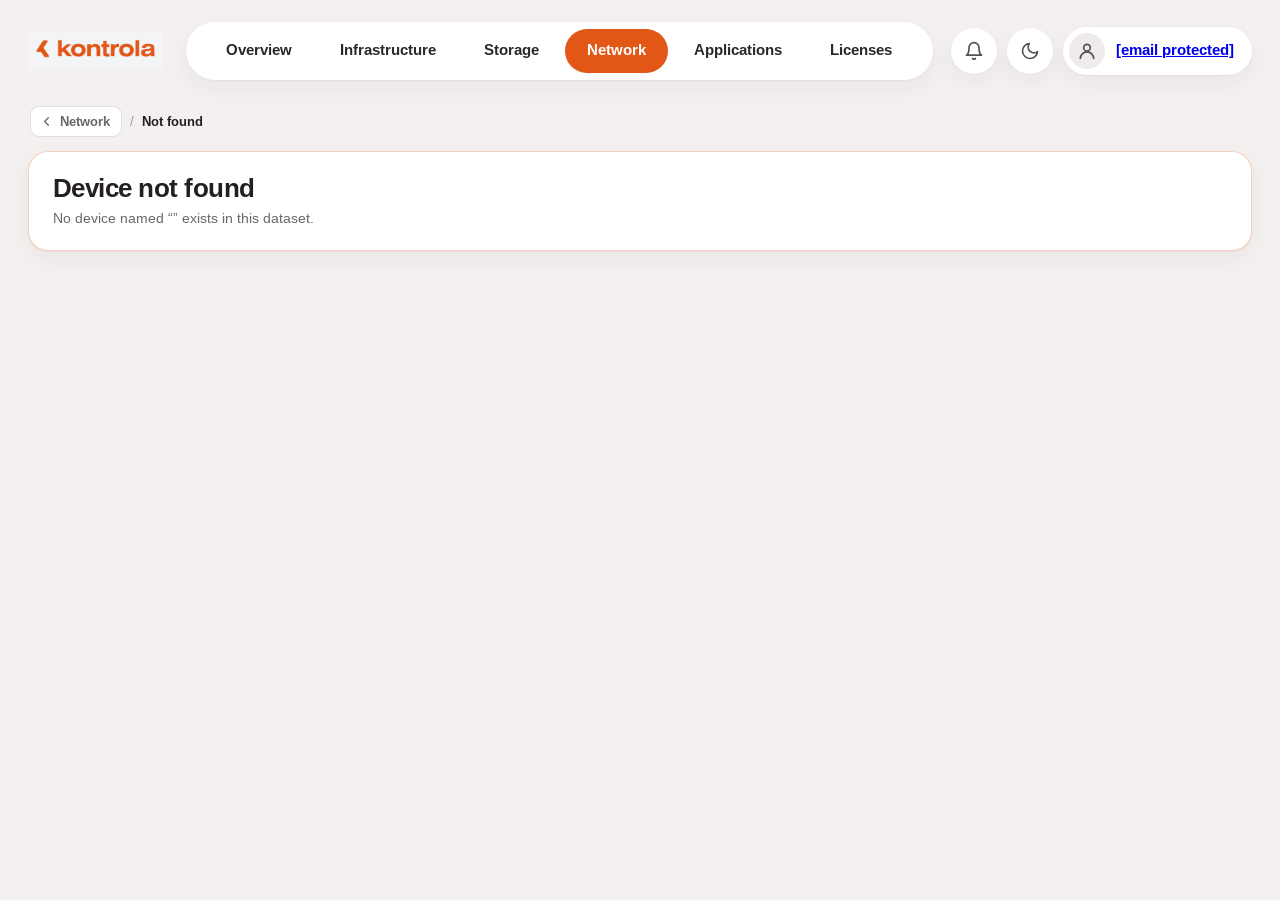
==== commit 861c2387: "Add files via upload" ====
--- a/device.html
+++ b/device.html
@@ -7,7 +7,7 @@
   <link rel="preconnect" href="https://fonts.googleapis.com">
   <link rel="preconnect" href="https://fonts.gstatic.com" crossorigin>
   <link href="https://fonts.googleapis.com/css2?family=Arimo:wght@400;500;600;700&display=swap" rel="stylesheet">
-  <link rel="stylesheet" href="styles.css?v=32">
+  <link rel="stylesheet" href="styles.css?v=34">
   <script defer src="https://umami.otoscale.com/script.js" data-website-id="95e2f393-0b37-472a-83e9-d704c76822f0"></script>
 </head>
 <body>
@@ -40,7 +40,7 @@
             <span class="avatar">
               <svg width="20" height="20" viewBox="0 0 24 24" fill="none" stroke="currentColor" stroke-width="2" stroke-linecap="round" stroke-linejoin="round"><circle cx="12" cy="8" r="4"/><path d="M4 21a8 8 0 0 1 16 0"/></svg>
             </span>
-            <span>user@tristek.id</span>
+            <span><a href="/cdn-cgi/l/email-protection" class="__cf_email__" data-cfemail="4035332532003432293334252b6e2924">[email&#160;protected]</a></span>
           </div>
         </div>
       </div>
@@ -175,7 +175,7 @@
 
   <div class="chart-tip" id="chart-tip"></div>
 
-  <script src="data.js?v=14"></script>
+  <script data-cfasync="false" src="/cdn-cgi/scripts/5c5dd728/cloudflare-static/email-decode.min.js"></script><script src="data.js?v=14"></script>
   <script src="common.js?v=11"></script>
   <script src="device.js?v=18"></script>
 </body>
--- a/styles.css
+++ b/styles.css
@@ -777,3 +777,29 @@
   .nav { display: none; }
   .search input { width: 160px; }
 }
+
+/* Chart headers: stack title over the live values so big numbers never clip on narrow screens */
+@media (max-width: 760px) {
+  /* hero chips wrap into a 2×2 grid instead of overflowing off-screen */
+  .hero-chips { flex-wrap: wrap; flex-basis: 100%; gap: 12px; }
+  .hchip { flex: 1 1 calc(50% - 6px); min-width: 0; padding: 14px 16px; }
+  .hchip .hv { font-size: 18px; }
+  /* aggregation-lens scope bar: let the toggle + note breathe */
+  .scope-bar { padding: 14px 16px; }
+  .scope-left { flex-wrap: wrap; gap: 10px; }
+  .seg-lens { width: 100%; }
+  .seg-lens .seg-btn { flex: 1; justify-content: center; }
+}
+@media (max-width: 560px) {
+  .chartcard { padding: 16px 16px 12px; }
+  .chartcard .chd { flex-direction: column; align-items: stretch; gap: 10px; }
+  /* device-page graph-details cards */
+  .gd-now { width: 100%; justify-content: flex-start; gap: 32px; }
+  .gd-now span { align-items: flex-start; text-align: left; }
+  .gd-now b { font-size: 20px; }
+  /* RTT / packet-loss cards (.now) */
+  .chartcard .now { text-align: left; }
+  .gd-head { gap: 12px; }
+  .gd-head .seg { width: 100%; }
+  .gd-head .seg .seg-btn { flex: 1; }
+}
